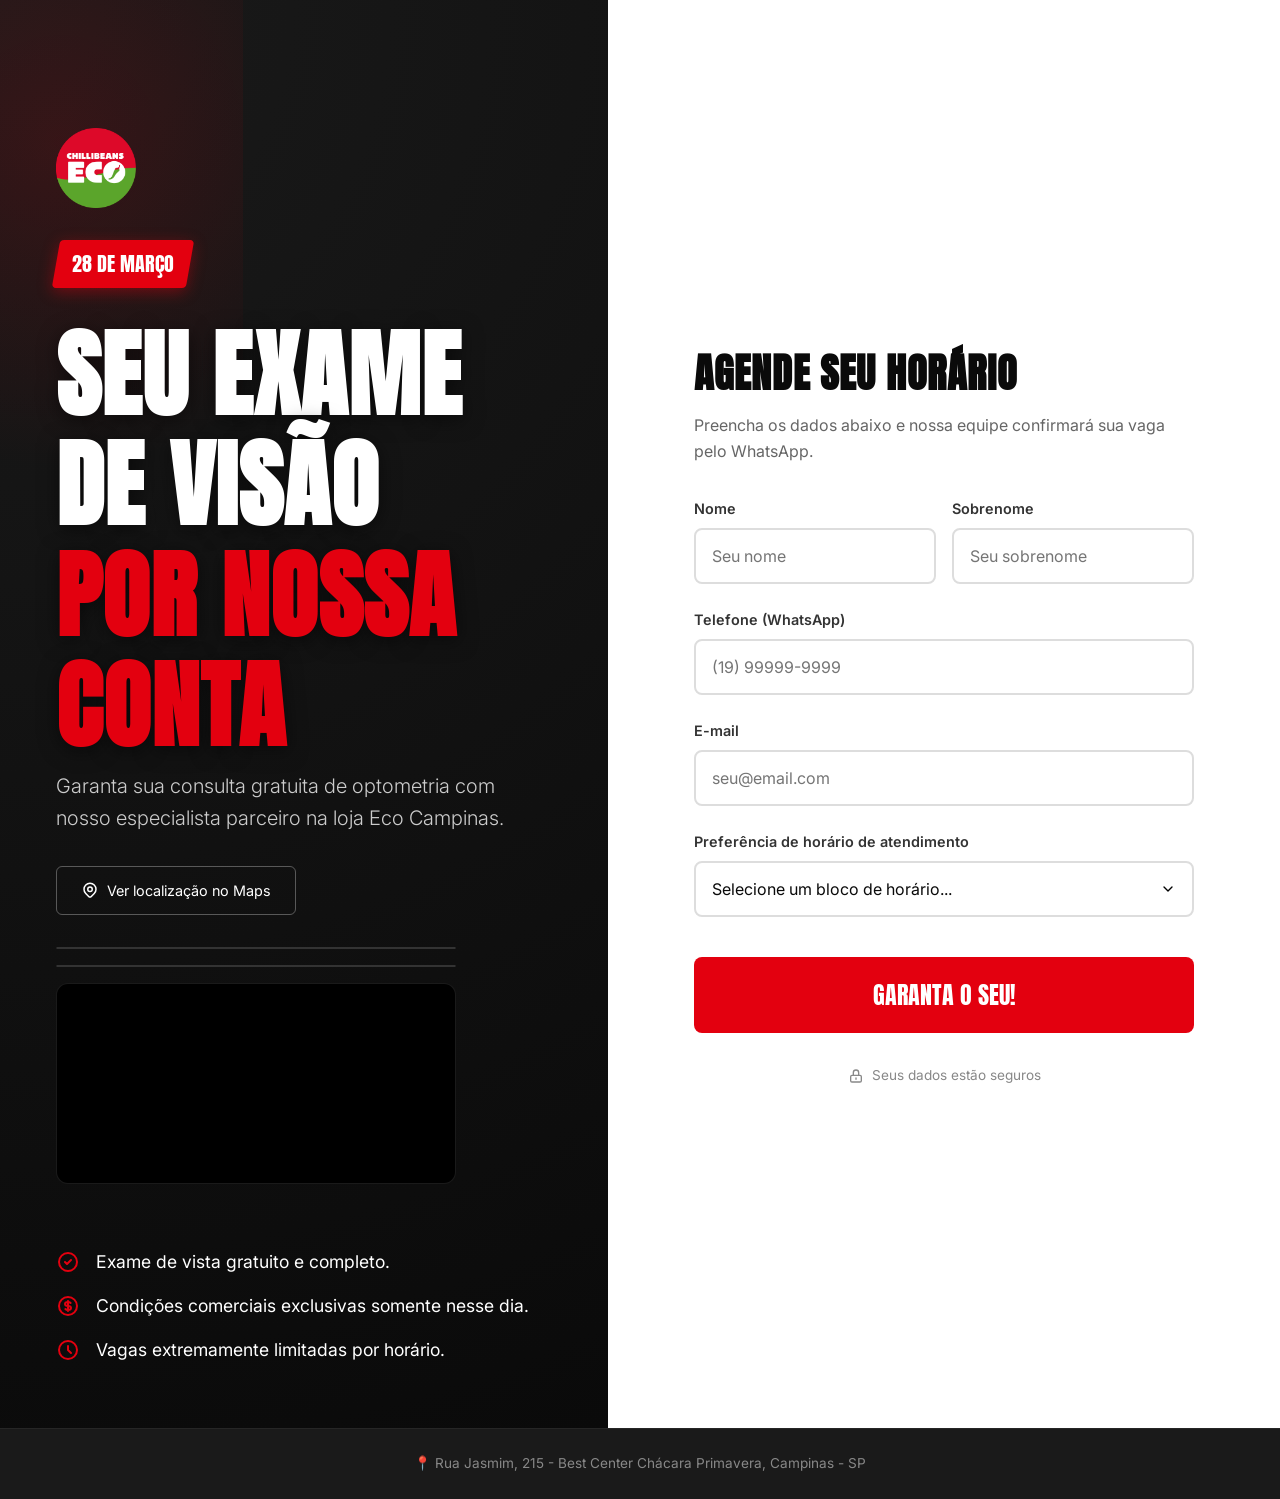
==== index.html @ 4e1fde81 "Landing Page Chilli Beans - Final" ====
<!DOCTYPE html>
<html lang="pt-BR">
<head>
    <meta charset="UTF-8">
    <meta name="viewport" content="width=device-width, initial-scale=1.0">
    <title>Consulta de Optometria Gratuita | Chilli Beans Eco Campinas</title>
    <meta name="description" content="Garanta sua consulta gratuita de optometria na Chilli Beans Eco Campinas no dia 28 de março. Agende seu horário agora!">
    
    <!-- Google Fonts -->
    <link rel="preconnect" href="https://fonts.googleapis.com">
    <link rel="preconnect" href="https://fonts.gstatic.com" crossorigin>
    <link href="https://fonts.googleapis.com/css2?family=Anton&family=Inter:wght@300;400;600&display=swap" rel="stylesheet">
    
    <!-- Custom CSS -->
    <link rel="stylesheet" href="styles.css">

    <!-- Meta Pixel Code -->
    <script>
    !function(f,b,e,v,n,t,s)
    {if(f.fbq)return;n=f.fbq=function(){n.callMethod?
    n.callMethod.apply(n,arguments):n.queue.push(arguments)};
    if(!f._fbq)f._fbq=n;n.push=n;n.loaded=!0;n.version='2.0';
    n.queue=[];t=b.createElement(e);t.async=!0;
    t.src=v;s=b.getElementsByTagName(e)[0];
    s.parentNode.insertBefore(t,s)}(window, document,'script',
    'https://connect.facebook.net/en_US/fbevents.js');
    fbq('init', '3858072154323594');
    fbq('track', 'PageView');
    </script>
    <noscript><img height="1" width="1" style="display:none"
    src="https://www.facebook.com/tr?id=3858072154323594&ev=PageView&noscript=1"
    /></noscript>
    <!-- End Meta Pixel Code -->
</head>
<body>

    <!-- Header removed, logo moved inside hero -->

    <main class="split-layout">
        
        <!-- Left Side: Hero Info -->
        <section class="hero-section">
            <div class="container hero-content">
                <img src="logo.png.png" alt="Chilli Beans Eco" class="logo-img" onerror="this.src='logo.png'" style="margin-bottom: 2rem; max-height: 80px;">
                <div class="date-badge">
                    <span>28 DE MARÇO</span>
                </div>
                
                <h1>SEU EXAME DE VISÃO<br><span>POR NOSSA CONTA</span></h1>
                <h2 class="subtitle-h2">Garanta sua consulta gratuita de optometria com nosso especialista parceiro na loja Eco Campinas.</h2>
                
                <a href="https://share.google/QdCXlOPMBSzxg2TCX" target="_blank" class="btn-maps">
                    <svg fill="none" stroke="currentColor" viewBox="0 0 24 24" xmlns="http://www.w3.org/2000/svg"><path stroke-linecap="round" stroke-linejoin="round" stroke-width="2" d="M17.657 16.657L13.414 20.9a1.998 1.998 0 01-2.827 0l-4.244-4.243a8 8 0 1111.314 0z"></path><path stroke-linecap="round" stroke-linejoin="round" stroke-width="2" d="M15 11a3 3 0 11-6 0 3 3 0 016 0z"></path></svg>
                    Ver localização no Maps
                </a>

                <!-- Visual Content Loop (Videos) -->
                <div style="display: flex; flex-direction: column; gap: 1rem; margin-bottom: 2rem;">
                    <!-- Instagram Reel Embed 1 -->
                    <div style="max-width: 400px; width: 100%;">
                        <blockquote class="instagram-media" data-instgrm-permalink="https://www.instagram.com/reel/DTVQeVyjeiO/?utm_source=ig_embed&amp;utm_campaign=loading" data-instgrm-version="14" style="background:#000; border:1px solid #333; border-radius:12px; margin: 0; min-width:326px; padding:0; width:100%;"></blockquote>
                    </div>
                    
                    <!-- Instagram Post Embed 2 -->
                    <div style="max-width: 400px; width: 100%;">
                        <blockquote class="instagram-media" data-instgrm-permalink="https://www.instagram.com/p/DSkVTvNDgHm/?utm_source=ig_embed&amp;utm_campaign=loading" data-instgrm-version="14" style="background:#000; border:1px solid #333; border-radius:12px; margin: 0; min-width:326px; padding:0; width:100%;"></blockquote>
                    </div>

                    <!-- Local Video Fallback (If provided in folder) -->
                    <div class="video-wrapper">
                        <video class="video-local" autoplay loop muted playsinline>
                            <source src="video-inau.mp4" type="video/mp4">
                            <source src="video-inau" type="video/mp4">
                            Seu navegador não suporta vídeos.
                        </video>
                    </div>
                </div>

                <script async src="//www.instagram.com/embed.js"></script>

                <div class="features">
                    <div class="feature-item">
                        <svg class="feature-icon" fill="none" stroke="currentColor" viewBox="0 0 24 24" xmlns="http://www.w3.org/2000/svg"><path stroke-linecap="round" stroke-linejoin="round" stroke-width="2" d="M9 12l2 2 4-4m6 2a9 9 0 11-18 0 9 9 0 0118 0z"></path></svg>
                        <span>Exame de vista gratuito e completo.</span>
                    </div>
                    <div class="feature-item">
                        <svg class="feature-icon" fill="none" stroke="currentColor" viewBox="0 0 24 24" xmlns="http://www.w3.org/2000/svg"><path stroke-linecap="round" stroke-linejoin="round" stroke-width="2" d="M12 8c-1.657 0-3 .895-3 2s1.343 2 3 2 3 .895 3 2-1.343 2-3 2m0-8c1.11 0 2.08.402 2.599 1M12 8V7m0 1v8m0 0v1m0-1c-1.11 0-2.08-.402-2.599-1M21 12a9 9 0 11-18 0 9 9 0 0118 0z"></path></svg>
                        <span>Condições comerciais exclusivas somente nesse dia.</span>
                    </div>
                    <div class="feature-item">
                        <svg class="feature-icon" fill="none" stroke="currentColor" viewBox="0 0 24 24" xmlns="http://www.w3.org/2000/svg"><path stroke-linecap="round" stroke-linejoin="round" stroke-width="2" d="M12 8v4l3 3m6-3a9 9 0 11-18 0 9 9 0 0118 0z"></path></svg>
                        <span>Vagas extremamente limitadas por horário.</span>
                    </div>
                </div>
            </div>
        </section>

        <!-- Right Side: Lead Capture Form -->
        <section class="form-section">
            <div class="form-wrapper">
                <h2 class="form-title brand-text">AGENDE SEU HORÁRIO</h2>
                <p class="form-subtitle">Preencha os dados abaixo e nossa equipe confirmará sua vaga pelo WhatsApp.</p>
                
                <form id="leadCaptureForm">
                    <div class="form-row">
                        <div class="form-group">
                            <label for="firstName">Nome</label>
                            <input type="text" id="firstName" name="firstName" required placeholder="Seu nome">
                        </div>
                        <div class="form-group">
                            <label for="lastName">Sobrenome</label>
                            <input type="text" id="lastName" name="lastName" required placeholder="Seu sobrenome">
                        </div>
                    </div>

                    <div class="form-group">
                        <label for="phone">Telefone (WhatsApp)</label>
                        <input type="tel" id="phone" name="phone" required placeholder="(19) 99999-9999">
                    </div>

                    <div class="form-group">
                        <label for="email">E-mail</label>
                        <input type="email" id="email" name="email" required placeholder="seu@email.com">
                    </div>

                    <div class="form-group">
                        <label for="timeSlot">Preferência de horário de atendimento</label>
                        <select id="timeSlot" name="timeSlot" required>
                            <option value="">Selecione um bloco de horário...</option>
                            <option value="8-9h">08h às 09h</option>
                            <option value="9-10h">09h às 10h</option>
                            <option value="10-11h">10h às 11h</option>
                            <option value="11-12h">11h às 12h</option>
                            <option value="12-13h">12h às 13h</option>
                        </select>
                    </div>

                    <button type="submit" class="btn-submit" id="submitBtn">GARANTA O SEU!</button>
                    
                    <div class="trust-badges">
                        <div class="badge">
                            <svg fill="none" stroke="currentColor" viewBox="0 0 24 24" xmlns="http://www.w3.org/2000/svg"><path stroke-linecap="round" stroke-linejoin="round" stroke-width="2" d="M12 15v2m-6 4h12a2 2 0 002-2v-6a2 2 0 00-2-2H6a2 2 0 00-2 2v6a2 2 0 002 2zm10-10V7a4 4 0 00-8 0v4h8z"></path></svg>
                            <span>Seus dados estão seguros</span>
                        </div>
                    </div>
                </form>
            </div>
        </section>
    </main>

    <script>
        // Máscara simples para telefone (BR)
        const phoneInput = document.getElementById('phone');
        phoneInput.addEventListener('input', function(e) {
            let x = e.target.value.replace(/\D/g, '').match(/(\d{0,2})(\d{0,5})(\d{0,4})/);
            e.target.value = !x[2] ? x[1] : '(' + x[1] + ') ' + x[2] + (x[3] ? '-' + x[3] : '');
        });

        // Manipulação do Formulário
        document.getElementById('leadCaptureForm').addEventListener('submit', function(e) {
            e.preventDefault();
            
            const btn = document.getElementById('submitBtn');
            btn.classList.add('loading');
            
            // Colete os dados
            const formData = new FormData(this);
            // Converter FormData para URLSearchParams para melhor compatibilidade com Google Apps Script
            const params = new URLSearchParams(formData);
            
            const scriptURL = 'https://script.google.com/macros/s/AKfycbzONKHc7k5089CIxtsPYeWYVxK-kiebDmQ2Jg_KGMqFf5W88877rgkKjbmWkTLuLBZrnw/exec';
            
            // Usamos redirect: "follow" e mode: "no-cors" para evitar bloqueios de segurança do navegador ao rodar localmente (file://)
            fetch(scriptURL, { 
                method: 'POST', 
                body: params,
                mode: 'no-cors' 
            })
            .then(response => {
                // Com mode: 'no-cors', a resposta será opaca, mas se chegou aqui é porque o envio foi disparado
                console.log('Envio processado!');
                window.location.href = 'obrigado.html';
            })
            .catch(error => {
                console.error('Erro!', error.message);
                btn.classList.remove('loading');
                alert("Houve um erro ao enviar os dados. Verifique sua conexão ou se as permissões do script estão como 'Qualquer pessoa'.");
            });
        });
    </script>
    <footer class="address-footer">
        📍 Rua Jasmim, 215 - Best Center Chácara Primavera, Campinas - SP
    </footer>
</body>
</html>
---- styles.css ----
:root {
  --chilli-red: #e3000f;
  --chilli-black: #0a0a0a;
  --chilli-white: #ffffff;
  --chilli-gray: #f4f4f4;
  --chilli-dark-gray: #1a1a1a;
  --font-heading: 'Anton', sans-serif;
  --font-body: 'Inter', sans-serif;
}

* {
  margin: 0;
  padding: 0;
  box-sizing: border-box;
}

body {
  font-family: var(--font-body);
  background-color: var(--chilli-black);
  color: var(--chilli-white);
  line-height: 1.6;
  overflow-x: hidden;
  -webkit-font-smoothing: antialiased;
}

/* Typography */
h1, h2, h3, h4, .brand-text {
  font-family: var(--font-heading);
  text-transform: uppercase;
  letter-spacing: 1px;
}

h1 {
  font-size: clamp(3rem, 8vw, 6rem);
  line-height: 1.15; /* Increased to avoid accent overlap */
  color: var(--chilli-white);
  margin-bottom: 0.5rem;
  /* Fashion-tech subtle glow */
  text-shadow: 0 4px 20px rgba(0, 0, 0, 0.5);
}

h1 span {
  color: var(--chilli-red);
}

.subtitle-h2 {
  font-size: clamp(1rem, 2vw, 1.25rem);
  color: #ccc;
  margin-bottom: 2rem;
  font-weight: 300;
  font-family: var(--font-body);
  text-transform: none;
  letter-spacing: 0;
}

/* Video Wrapper */
.video-wrapper {
  margin-bottom: 2rem;
  border-radius: 12px;
  overflow: hidden;
  border: 1px solid rgba(255, 255, 255, 0.1);
  background: #000;
  max-width: 400px;
}

.video-local {
  width: 100%;
  display: block;
}

/* Google Maps Button */
.btn-maps {
  display: inline-flex;
  align-items: center;
  gap: 0.5rem;
  padding: 0.75rem 1.5rem;
  background-color: transparent;
  color: var(--chilli-white);
  border: 1px solid rgba(255, 255, 255, 0.3);
  border-radius: 6px;
  font-family: var(--font-body);
  font-size: 0.9rem;
  text-decoration: none;
  transition: all 0.3s ease;
  margin-bottom: 2rem;
}

.btn-maps:hover {
  background-color: var(--chilli-white);
  color: var(--chilli-black);
}

.btn-maps svg {
  width: 18px;
  height: 18px;
}

/* Layout */
.container {
  width: 100%;
  max-width: 1200px;
  margin: 0 auto;
  padding: 0 1.5rem;
}

/* Header */
header {
  padding: 1.5rem 0;
  position: absolute;
  top: 0;
  left: 0;
  width: 100%;
  z-index: 10;
  border-bottom: 1px solid rgba(255, 255, 255, 0.1);
}

.header-content {
  display: flex;
  justify-content: center;
  align-items: center;
}

.logo-img {
  max-height: 60px;
  width: auto;
  display: block;
}

.address-footer {
  text-align: center;
  font-size: 0.85rem;
  color: #888;
  padding: 1.5rem;
  background-color: var(--chilli-dark-gray);
  border-top: 1px solid rgba(255, 255, 255, 0.05);
  width: 100%;
}

/* Hero / Split View */
.split-layout {
  display: flex;
  min-height: 100vh;
  flex-direction: column;
}

@media (min-width: 900px) {
  .split-layout {
    flex-direction: row;
  }
}

.hero-section {
  flex: 1;
  display: flex;
  flex-direction: column;
  justify-content: center;
  padding: 8rem 2rem 4rem;
  background: radial-gradient(circle at 0% 0%, var(--chilli-dark-gray) 0%, var(--chilli-black) 100%);
  position: relative;
  overflow: hidden;
}

.hero-section::before {
  content: '';
  position: absolute;
  top: -20%;
  left: -20%;
  width: 60%;
  height: 60%;
  background: radial-gradient(circle, rgba(227, 0, 15, 0.15) 0%, rgba(0,0,0,0) 70%);
  z-index: 0;
}

.hero-content {
  position: relative;
  z-index: 1;
  max-width: 600px;
}

.date-badge {
  display: inline-block;
  background-color: var(--chilli-red);
  color: var(--chilli-white);
  font-family: var(--font-heading);
  padding: 0.5rem 1rem;
  font-size: 1.25rem;
  border-radius: 4px;
  margin-bottom: 2rem;
  transform: skew(-10deg);
  box-shadow: 0 4px 15px rgba(227, 0, 15, 0.4);
}

.date-badge span {
  display: inline-block;
  transform: skew(10deg);
}

.features {
  margin-top: 2rem;
  display: flex;
  flex-direction: column;
  gap: 1rem;
}

.feature-item {
  display: flex;
  align-items: center;
  gap: 1rem;
  font-size: 1.1rem;
}

.feature-icon {
  width: 24px;
  height: 24px;
  color: var(--chilli-red);
  flex-shrink: 0;
}

/* Form Section */
.form-section {
  flex: 1;
  display: flex;
  flex-direction: column;
  justify-content: center;
  padding: 4rem 2rem;
  background-color: var(--chilli-white);
  color: var(--chilli-black);
}

@media (min-width: 900px) {
  .form-section {
    padding: 8rem 4rem;
  }
}

.form-wrapper {
  max-width: 500px;
  width: 100%;
  margin: 0 auto;
}

.form-title {
  font-size: 2.5rem;
  color: var(--chilli-black);
  margin-bottom: 0.5rem;
}

.form-subtitle {
  color: #666;
  margin-bottom: 2rem;
}

.form-group {
  margin-bottom: 1.5rem;
  position: relative;
}

.form-row {
  display: flex;
  gap: 1rem;
}

.form-row .form-group {
  flex: 1;
}

label {
  display: block;
  font-weight: 600;
  margin-bottom: 0.5rem;
  font-size: 0.9rem;
  color: #333;
}

input, select {
  width: 100%;
  padding: 1rem;
  border: 2px solid #ddd;
  background-color: var(--chilli-white);
  border-radius: 8px;
  font-family: var(--font-body);
  font-size: 1rem;
  transition: all 0.3s ease;
  color: var(--chilli-black);
}

input:focus, select:focus {
  outline: none;
  border-color: var(--chilli-red);
  box-shadow: 0 0 0 4px rgba(227, 0, 15, 0.1);
}

select {
  appearance: none;
  background-image: url("data:image/svg+xml,%3Csvg xmlns='http://www.w3.org/2000/svg' width='24' height='24' viewBox='0 0 24 24' fill='none' stroke='currentColor' stroke-width='2' stroke-linecap='round' stroke-linejoin='round'%3E%3Cpolyline points='6 9 12 15 18 9'%3E%3C/polyline%3E%3C/svg%3E");
  background-repeat: no-repeat;
  background-position: right 1rem center;
  background-size: 1em;
}

.btn-submit {
  width: 100%;
  padding: 1.25rem;
  background-color: var(--chilli-red);
  color: var(--chilli-white);
  border: none;
  border-radius: 8px;
  font-family: var(--font-heading);
  font-size: 1.5rem;
  cursor: pointer;
  transition: all 0.3s ease;
  position: relative;
  overflow: hidden;
  margin-top: 1rem;
}

.btn-submit::before {
  content: '';
  position: absolute;
  top: 0;
  left: -100%;
  width: 100%;
  height: 100%;
  background: linear-gradient(90deg, transparent, rgba(255,255,255,0.2), transparent);
  transition: all 0.5s ease;
}

.btn-submit:hover {
  transform: translateY(-2px);
  box-shadow: 0 8px 25px rgba(227, 0, 15, 0.4);
}

.btn-submit:hover::before {
  left: 100%;
}

.btn-submit:active {
  transform: translateY(0);
}

/* Loading State for Button */
.btn-submit.loading {
  background-color: #99000a;
  color: transparent;
  pointer-events: none;
}

.btn-submit.loading::after {
  content: '';
  position: absolute;
  top: 50%;
  left: 50%;
  transform: translate(-50%, -50%);
  width: 24px;
  height: 24px;
  border: 3px solid rgba(255,255,255,0.3);
  border-radius: 50%;
  border-top-color: var(--chilli-white);
  animation: spin 1s ease-in-out infinite;
}

@keyframes spin {
  to { transform: translate(-50%, -50%) rotate(360deg); }
}

/* Thank You Page Specifics */
.thank-you-layout {
  min-height: 100vh;
  display: flex;
  flex-direction: column;
  justify-content: center;
  align-items: center;
  background: radial-gradient(circle at center, var(--chilli-dark-gray) 0%, var(--chilli-black) 100%);
  text-align: center;
  padding: 2rem;
}

.success-icon {
  width: 80px;
  height: 80px;
  background-color: var(--chilli-red);
  border-radius: 50%;
  display: flex;
  justify-content: center;
  align-items: center;
  margin-bottom: 2rem;
  box-shadow: 0 0 30px rgba(227, 0, 15, 0.4);
  animation: scaleIn 0.5s cubic-bezier(0.175, 0.885, 0.32, 1.275) forwards;
}

.success-icon svg {
  width: 40px;
  height: 40px;
  color: var(--chilli-white);
}

@keyframes scaleIn {
  0% { transform: scale(0); opacity: 0; }
  100% { transform: scale(1); opacity: 1; }
}

.thank-you-card {
  background-color: var(--chilli-dark-gray);
  padding: 4rem 2rem;
  border-radius: 16px;
  max-width: 600px;
  width: 100%;
  border: 1px solid rgba(255,255,255,0.05);
  box-shadow: 0 20px 50px rgba(0,0,0,0.5);
}

.thank-you-card p {
  font-size: 1.1rem;
  color: #aaa;
  margin-bottom: 2rem;
}

.btn-secondary {
  display: inline-block;
  padding: 1rem 2rem;
  background-color: transparent;
  color: var(--chilli-white);
  border: 2px solid var(--chilli-white);
  border-radius: 8px;
  font-family: var(--font-heading);
  font-size: 1.25rem;
  text-decoration: none;
  transition: all 0.3s ease;
}

.btn-secondary:hover {
  background-color: var(--chilli-white);
  color: var(--chilli-black);
}

.btn-whatsapp {
  display: inline-flex;
  align-items: center;
  gap: 0.5rem;
  padding: 1rem 2rem;
  background-color: #25D366;
  color: var(--chilli-white);
  border: none;
  border-radius: 8px;
  font-family: var(--font-heading);
  font-size: 1.25rem;
  text-decoration: none;
  transition: all 0.3s ease;
  margin-top: 1rem;
}

.btn-whatsapp:hover {
  background-color: #128C7E;
  transform: translateY(-2px);
  box-shadow: 0 8px 25px rgba(37, 211, 102, 0.4);
}

.btn-whatsapp svg {
  width: 24px;
  height: 24px;
}

/* Trust Badges */
.trust-badges {
  margin-top: 2rem;
  display: flex;
  justify-content: center;
  gap: 1.5rem;
  flex-wrap: wrap;
}

.badge {
  display: flex;
  align-items: center;
  gap: 0.5rem;
  font-size: 0.85rem;
  color: #888;
}

.badge svg {
  width: 16px;
  height: 16px;
}
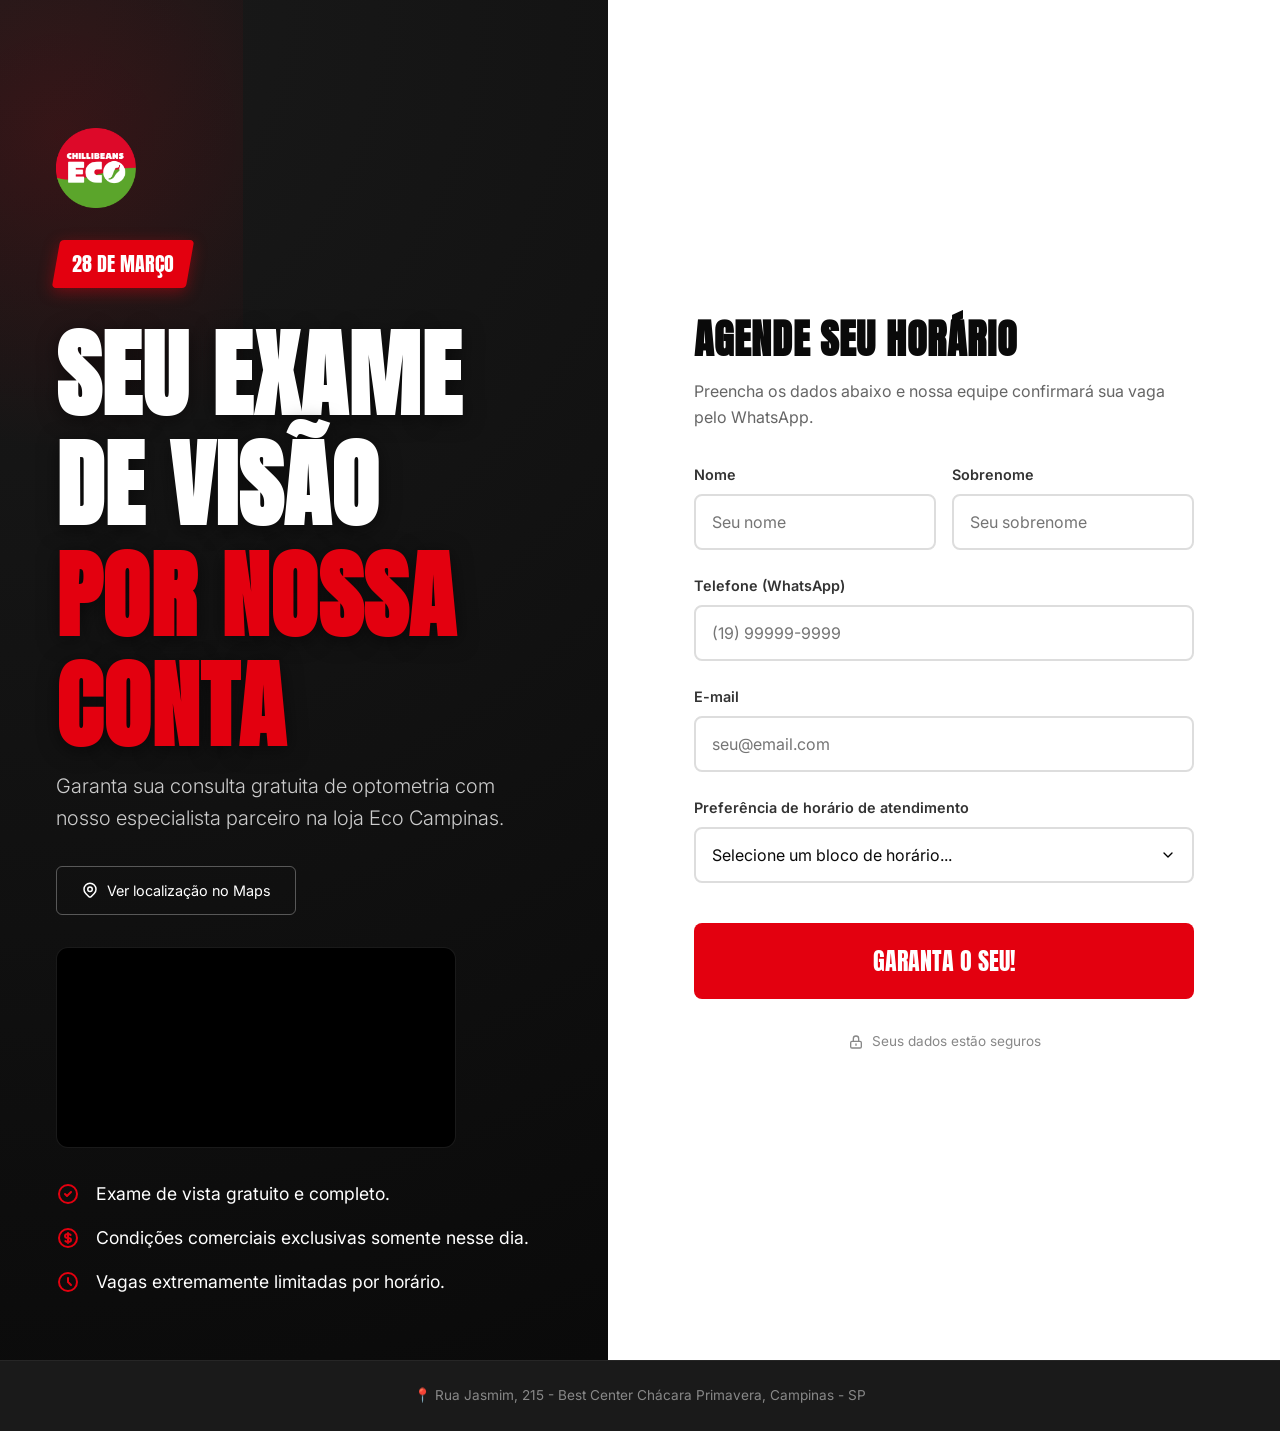
==== commit e771565e: "Remove Instagram embeds, keeping only local video" ====
--- a/index.html
+++ b/index.html
@@ -54,19 +54,8 @@
                     Ver localização no Maps
                 </a>
 
-                <!-- Visual Content Loop (Videos) -->
-                <div style="display: flex; flex-direction: column; gap: 1rem; margin-bottom: 2rem;">
-                    <!-- Instagram Reel Embed 1 -->
-                    <div style="max-width: 400px; width: 100%;">
-                        <blockquote class="instagram-media" data-instgrm-permalink="https://www.instagram.com/reel/DTVQeVyjeiO/?utm_source=ig_embed&amp;utm_campaign=loading" data-instgrm-version="14" style="background:#000; border:1px solid #333; border-radius:12px; margin: 0; min-width:326px; padding:0; width:100%;"></blockquote>
-                    </div>
-                    
-                    <!-- Instagram Post Embed 2 -->
-                    <div style="max-width: 400px; width: 100%;">
-                        <blockquote class="instagram-media" data-instgrm-permalink="https://www.instagram.com/p/DSkVTvNDgHm/?utm_source=ig_embed&amp;utm_campaign=loading" data-instgrm-version="14" style="background:#000; border:1px solid #333; border-radius:12px; margin: 0; min-width:326px; padding:0; width:100%;"></blockquote>
-                    </div>
-
-                    <!-- Local Video Fallback (If provided in folder) -->
+                <!-- Visual Content (Main Video) -->
+                <div style="margin-bottom: 2rem;">
                     <div class="video-wrapper">
                         <video class="video-local" autoplay loop muted playsinline>
                             <source src="video-inau.mp4" type="video/mp4">
@@ -75,8 +64,6 @@
                         </video>
                     </div>
                 </div>
-
-                <script async src="//www.instagram.com/embed.js"></script>
 
                 <div class="features">
                     <div class="feature-item">
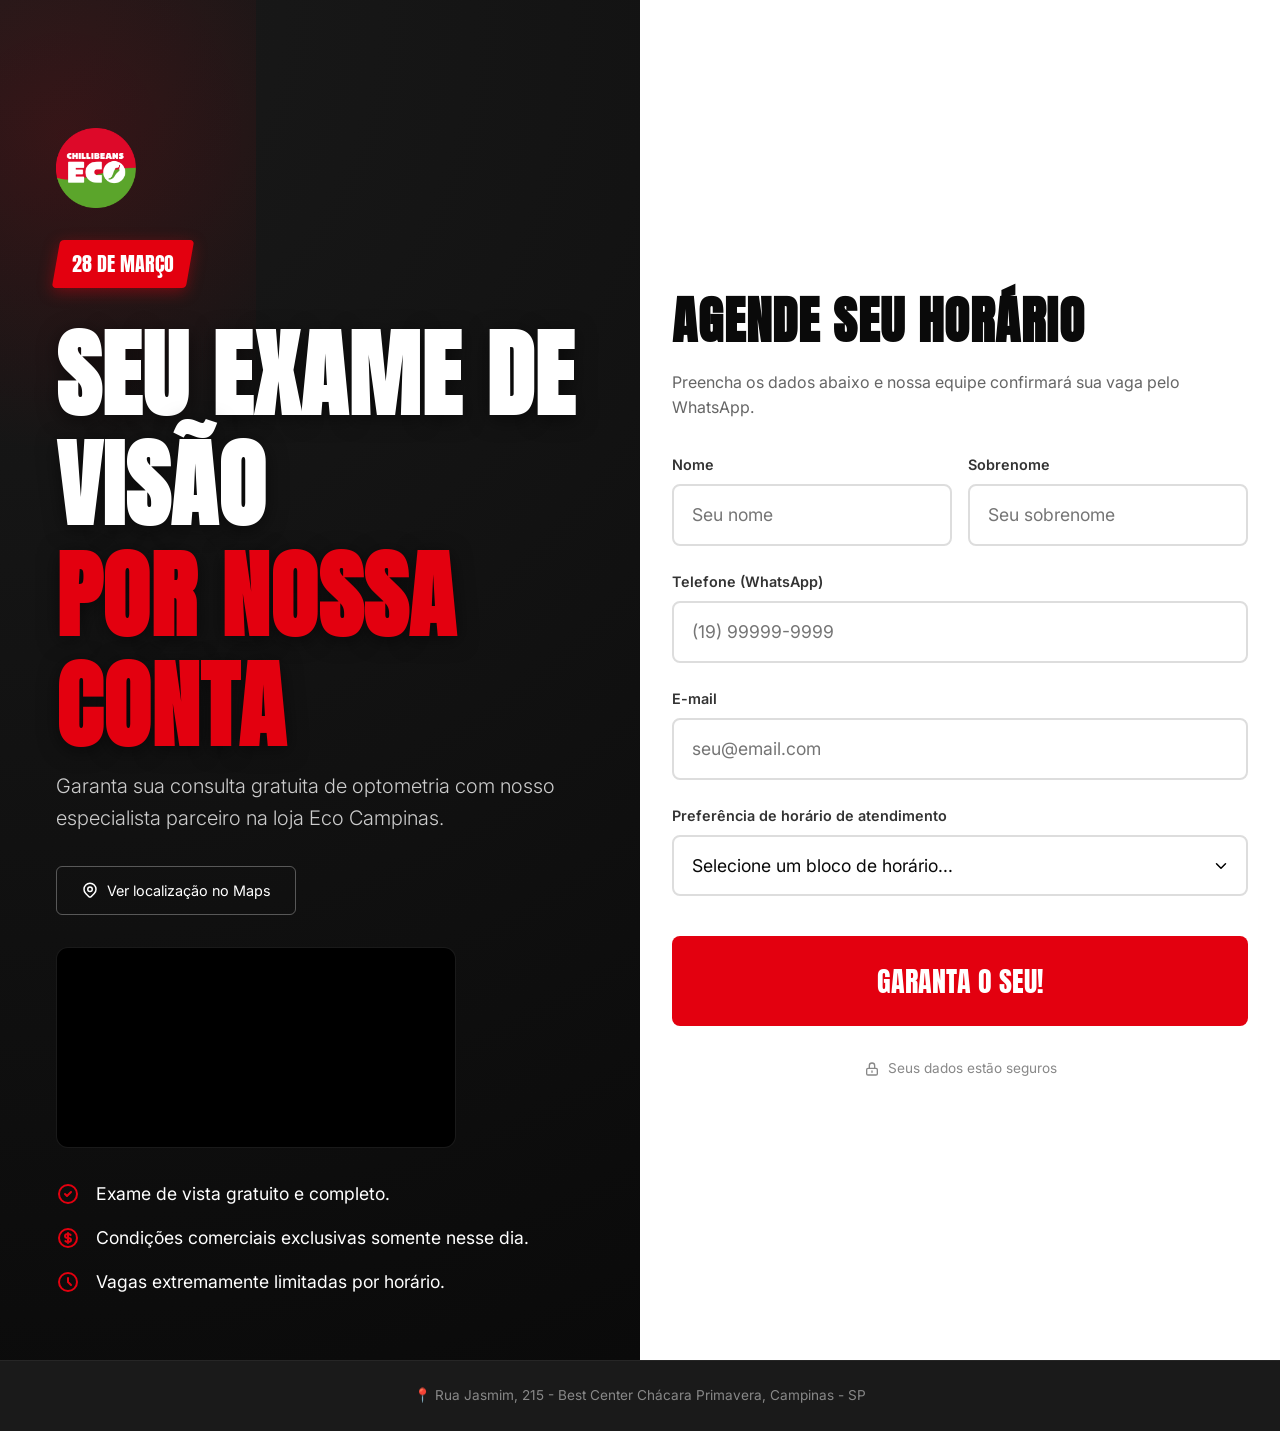
==== commit 6819f33d: "Add favicon to browser tab" ====
--- a/index.html
+++ b/index.html
@@ -3,7 +3,10 @@
 <head>
     <meta charset="UTF-8">
     <meta name="viewport" content="width=device-width, initial-scale=1.0">
-    <title>Consulta de Optometria Gratuita | Chilli Beans Eco Campinas</title>
+    <title>Consulta de Optometria - Chilli Beans Eco Campinas</title>
+    
+    <!-- Favicon -->
+    <link rel="icon" type="image/png" href="logo.png.png">
     <meta name="description" content="Garanta sua consulta gratuita de optometria na Chilli Beans Eco Campinas no dia 28 de março. Agende seu horário agora!">
     
     <!-- Google Fonts -->
--- a/styles.css
+++ b/styles.css
@@ -229,18 +229,18 @@
 
 @media (min-width: 900px) {
   .form-section {
-    padding: 8rem 4rem;
+    padding: 8rem 2rem;
   }
 }
 
 .form-wrapper {
-  max-width: 500px;
+  max-width: 650px; /* Increased from 500px */
   width: 100%;
   margin: 0 auto;
 }
 
 .form-title {
-  font-size: 2.5rem;
+  font-size: clamp(2.5rem, 4vw, 3.5rem); /* Scalable title */
   color: var(--chilli-black);
   margin-bottom: 0.5rem;
 }
@@ -274,12 +274,12 @@
 
 input, select {
   width: 100%;
-  padding: 1rem;
+  padding: 1.15rem; /* Slightly more padding */
   border: 2px solid #ddd;
   background-color: var(--chilli-white);
   border-radius: 8px;
   font-family: var(--font-body);
-  font-size: 1rem;
+  font-size: 1.1rem; /* Slightly larger text */
   transition: all 0.3s ease;
   color: var(--chilli-black);
 }
@@ -300,13 +300,13 @@
 
 .btn-submit {
   width: 100%;
-  padding: 1.25rem;
+  padding: 1.5rem; /* More padding for a bigger hit area */
   background-color: var(--chilli-red);
   color: var(--chilli-white);
   border: none;
   border-radius: 8px;
   font-family: var(--font-heading);
-  font-size: 1.5rem;
+  font-size: 1.75rem; /* Larger button text */
   cursor: pointer;
   transition: all 0.3s ease;
   position: relative;
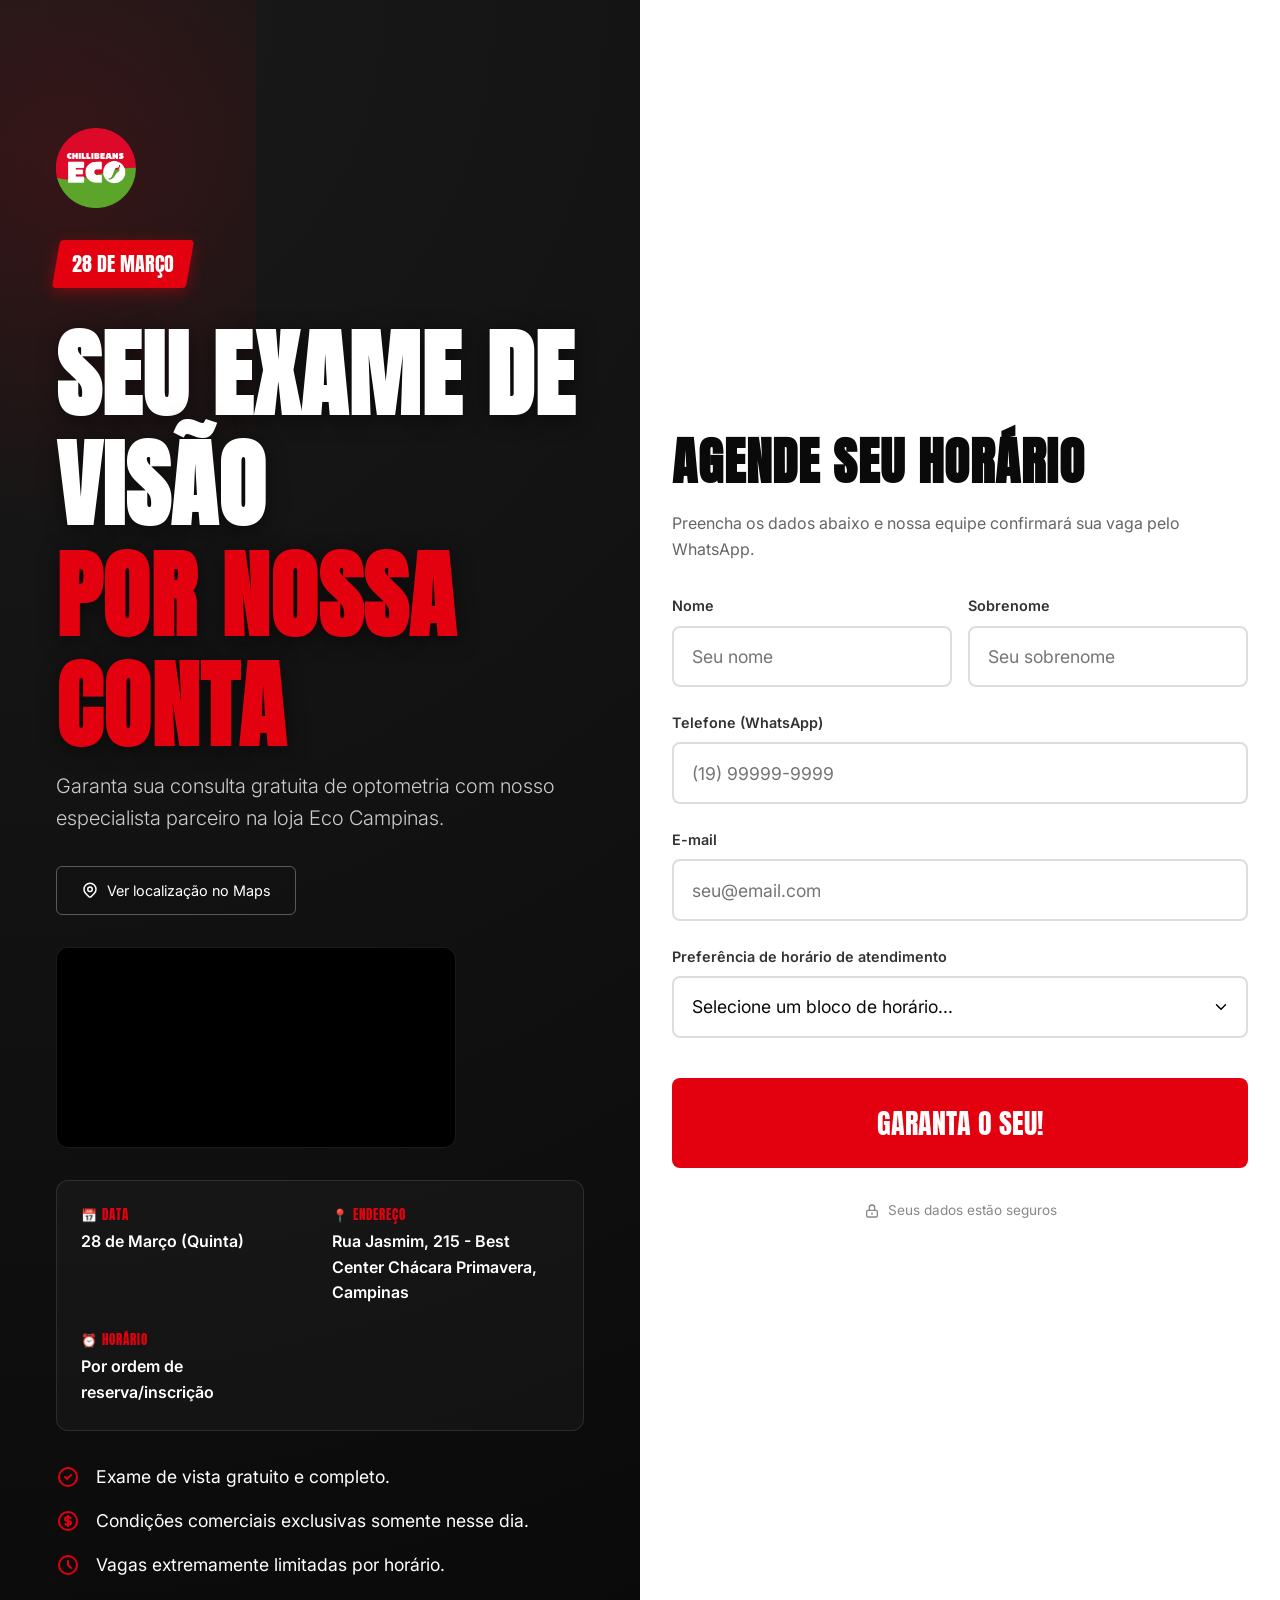
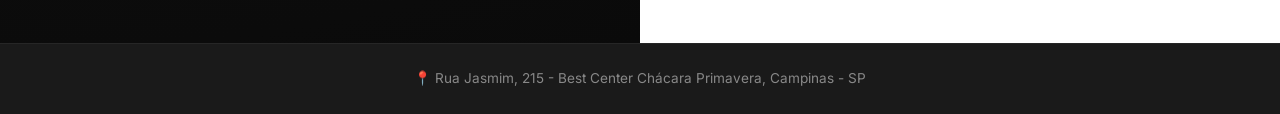
==== commit 5e104bc2: "Add essential event info box below video" ====
--- a/index.html
+++ b/index.html
@@ -58,13 +58,29 @@
                 </a>
 
                 <!-- Visual Content (Main Video) -->
-                <div style="margin-bottom: 2rem;">
+                <div style="margin-bottom: 1rem;">
                     <div class="video-wrapper">
                         <video class="video-local" autoplay loop muted playsinline>
                             <source src="video-inau.mp4" type="video/mp4">
                             <source src="video-inau" type="video/mp4">
                             Seu navegador não suporta vídeos.
                         </video>
+                    </div>
+                </div>
+
+                <!-- Essential Info Box -->
+                <div class="event-info-box">
+                    <div class="info-item">
+                        <span class="info-label">📅 DATA</span>
+                        <span class="info-value">28 de Março (Quinta)</span>
+                    </div>
+                    <div class="info-item">
+                        <span class="info-label">📍 ENDEREÇO</span>
+                        <span class="info-value">Rua Jasmim, 215 - Best Center Chácara Primavera, Campinas</span>
+                    </div>
+                    <div class="info-item">
+                        <span class="info-label">⏰ HORÁRIO</span>
+                        <span class="info-value">Por ordem de reserva/inscrição</span>
                     </div>
                 </div>
 
--- a/styles.css
+++ b/styles.css
@@ -66,6 +66,38 @@
 .video-local {
   width: 100%;
   display: block;
+}
+
+/* Event Info Box */
+.event-info-box {
+  background: rgba(255, 255, 255, 0.03);
+  border: 1px solid rgba(255, 255, 255, 0.1);
+  border-radius: 12px;
+  padding: 1.5rem;
+  margin-bottom: 2rem;
+  display: grid;
+  grid-template-columns: repeat(auto-fit, minmax(150px, 1fr));
+  gap: 1.5rem;
+}
+
+.info-item {
+  display: flex;
+  flex-direction: column;
+  gap: 0.25rem;
+}
+
+.info-label {
+  font-family: var(--font-heading);
+  font-size: 0.8rem;
+  color: var(--chilli-red);
+  text-transform: uppercase;
+  letter-spacing: 1px;
+}
+
+.info-value {
+  font-size: 1rem;
+  font-weight: 600;
+  color: var(--chilli-white);
 }
 
 /* Google Maps Button */
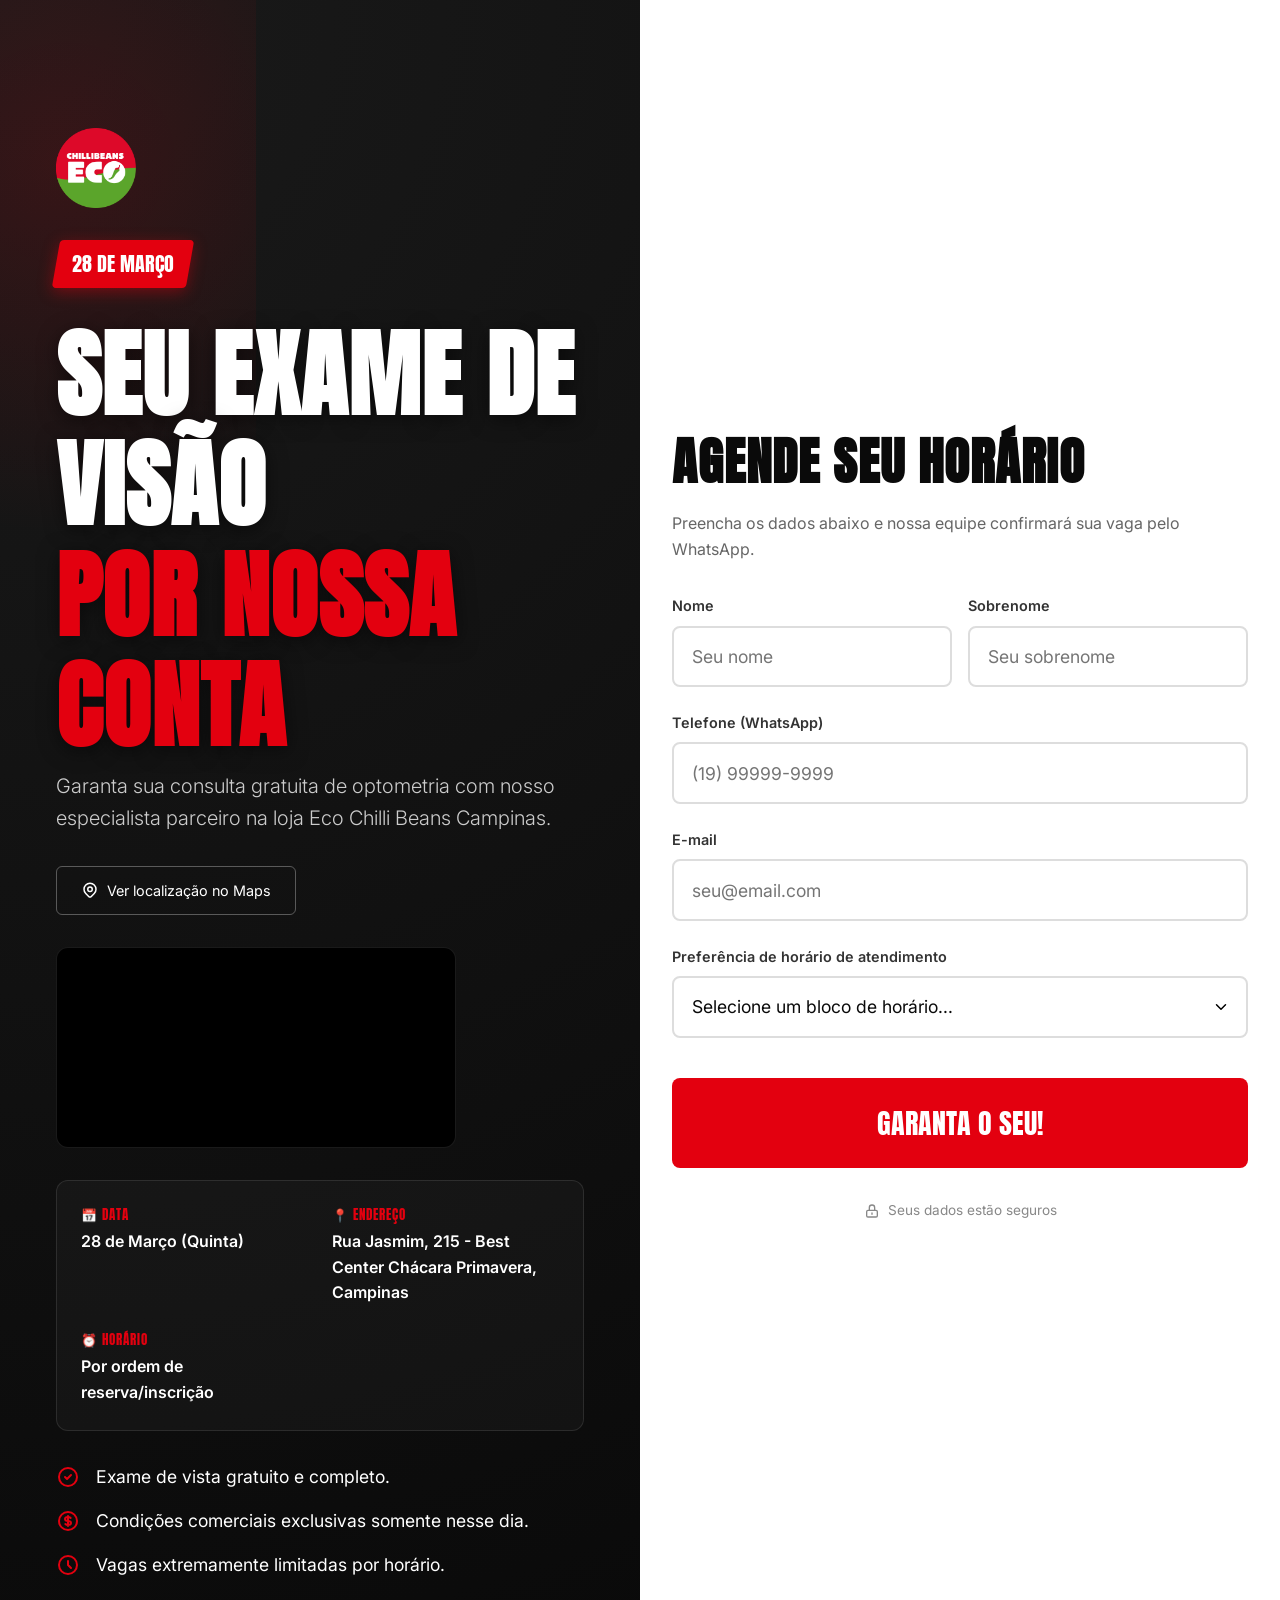
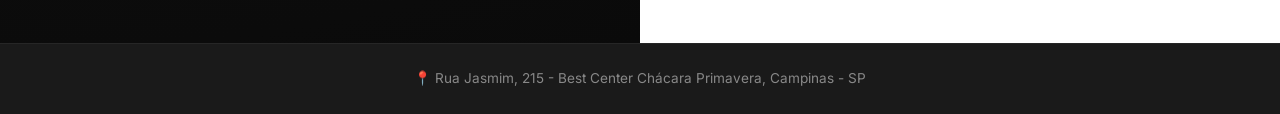
==== commit cf76d1ee: "Update H2 text with Chilli Beans brand name" ====
--- a/index.html
+++ b/index.html
@@ -50,7 +50,7 @@
                 </div>
                 
                 <h1>SEU EXAME DE VISÃO<br><span>POR NOSSA CONTA</span></h1>
-                <h2 class="subtitle-h2">Garanta sua consulta gratuita de optometria com nosso especialista parceiro na loja Eco Campinas.</h2>
+                <h2 class="subtitle-h2">Garanta sua consulta gratuita de optometria com nosso especialista parceiro na loja Eco Chilli Beans Campinas.</h2>
                 
                 <a href="https://share.google/QdCXlOPMBSzxg2TCX" target="_blank" class="btn-maps">
                     <svg fill="none" stroke="currentColor" viewBox="0 0 24 24" xmlns="http://www.w3.org/2000/svg"><path stroke-linecap="round" stroke-linejoin="round" stroke-width="2" d="M17.657 16.657L13.414 20.9a1.998 1.998 0 01-2.827 0l-4.244-4.243a8 8 0 1111.314 0z"></path><path stroke-linecap="round" stroke-linejoin="round" stroke-width="2" d="M15 11a3 3 0 11-6 0 3 3 0 016 0z"></path></svg>
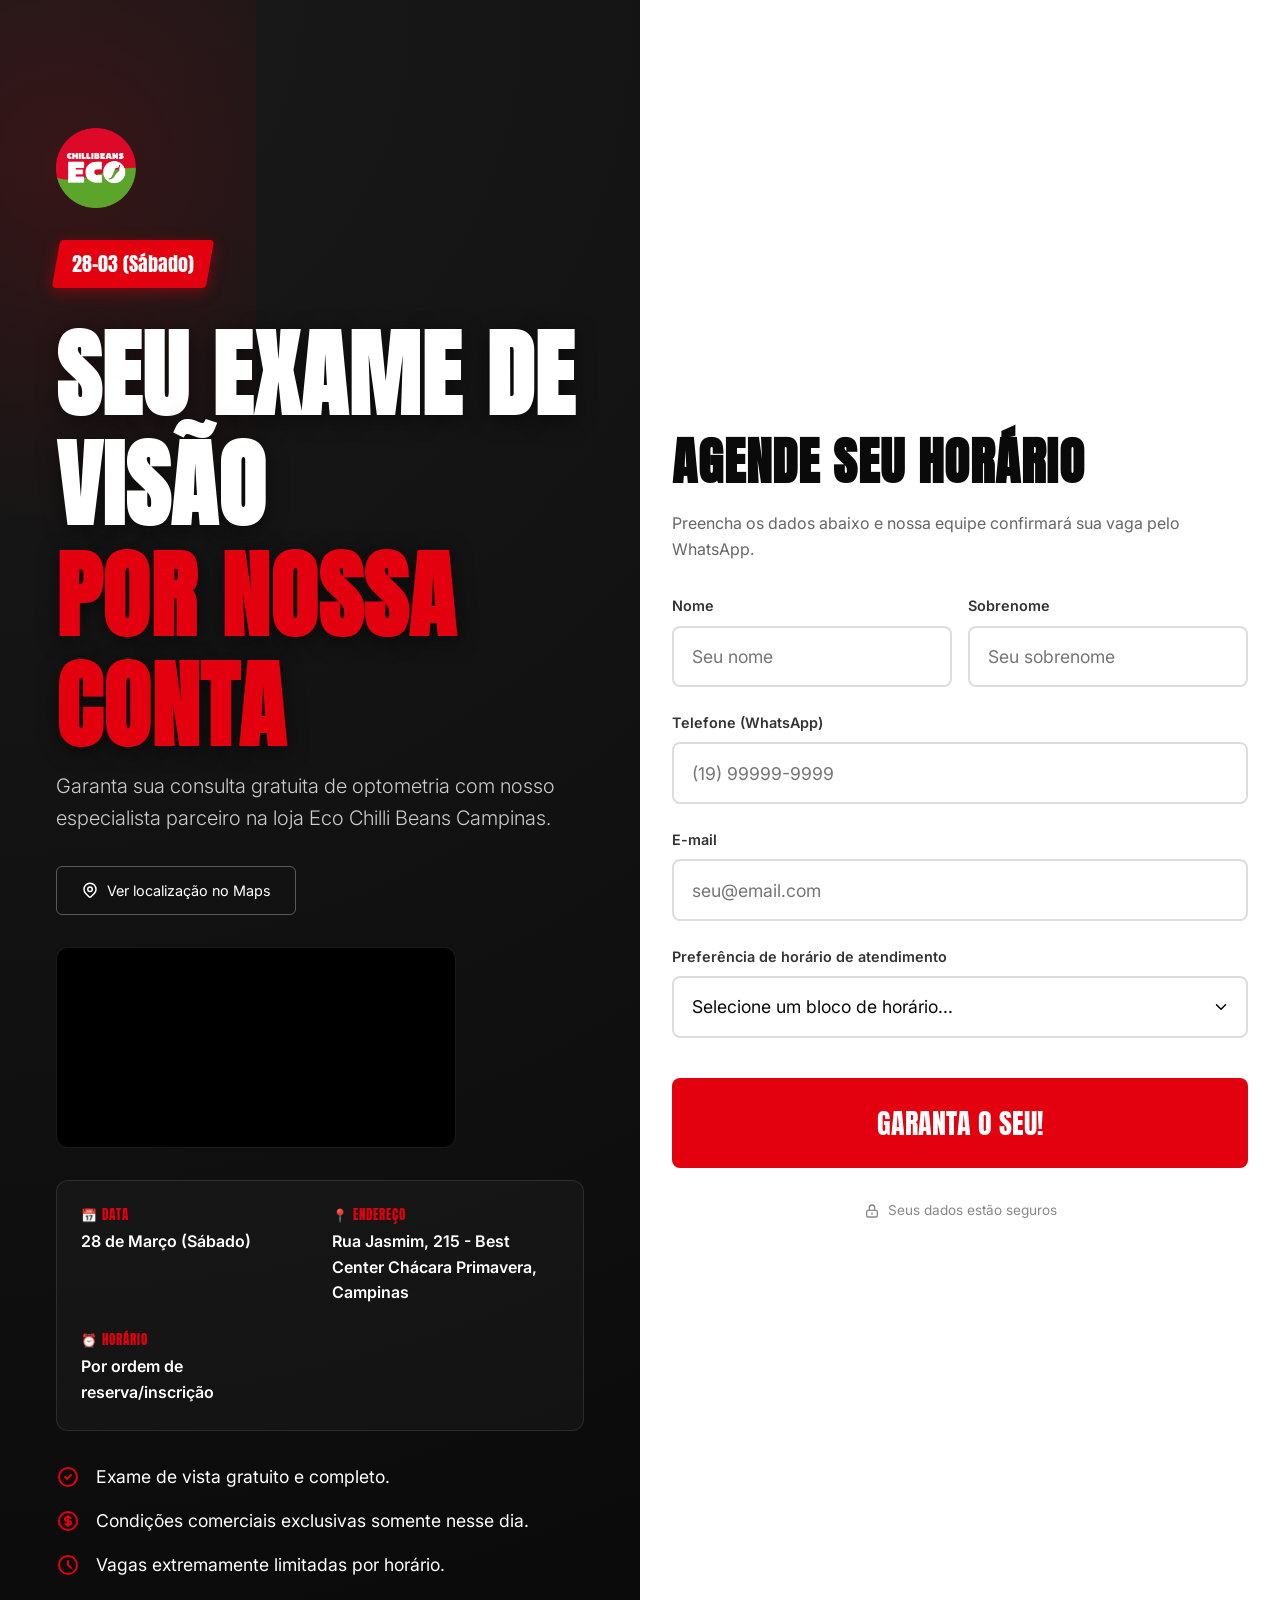
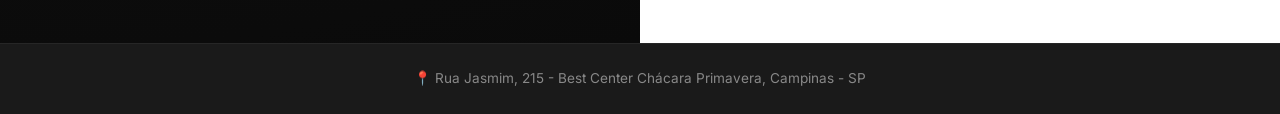
==== commit 609c49f5: "Update event date to 28-03 (Sábado)" ====
--- a/index.html
+++ b/index.html
@@ -7,7 +7,7 @@
     
     <!-- Favicon -->
     <link rel="icon" type="image/png" href="logo.png.png">
-    <meta name="description" content="Garanta sua consulta gratuita de optometria na Chilli Beans Eco Campinas no dia 28 de março. Agende seu horário agora!">
+    <meta name="description" content="Garanta sua consulta gratuita de optometria na Chilli Beans Eco Campinas no dia 28-03 (Sábado). Agende seu horário agora!">
     
     <!-- Google Fonts -->
     <link rel="preconnect" href="https://fonts.googleapis.com">
@@ -46,7 +46,7 @@
             <div class="container hero-content">
                 <img src="logo.png.png" alt="Chilli Beans Eco" class="logo-img" onerror="this.src='logo.png'" style="margin-bottom: 2rem; max-height: 80px;">
                 <div class="date-badge">
-                    <span>28 DE MARÇO</span>
+                    <span>28-03 (Sábado)</span>
                 </div>
                 
                 <h1>SEU EXAME DE VISÃO<br><span>POR NOSSA CONTA</span></h1>
@@ -72,7 +72,7 @@
                 <div class="event-info-box">
                     <div class="info-item">
                         <span class="info-label">📅 DATA</span>
-                        <span class="info-value">28 de Março (Quinta)</span>
+                        <span class="info-value">28 de Março (Sábado)</span>
                     </div>
                     <div class="info-item">
                         <span class="info-label">📍 ENDEREÇO</span>
